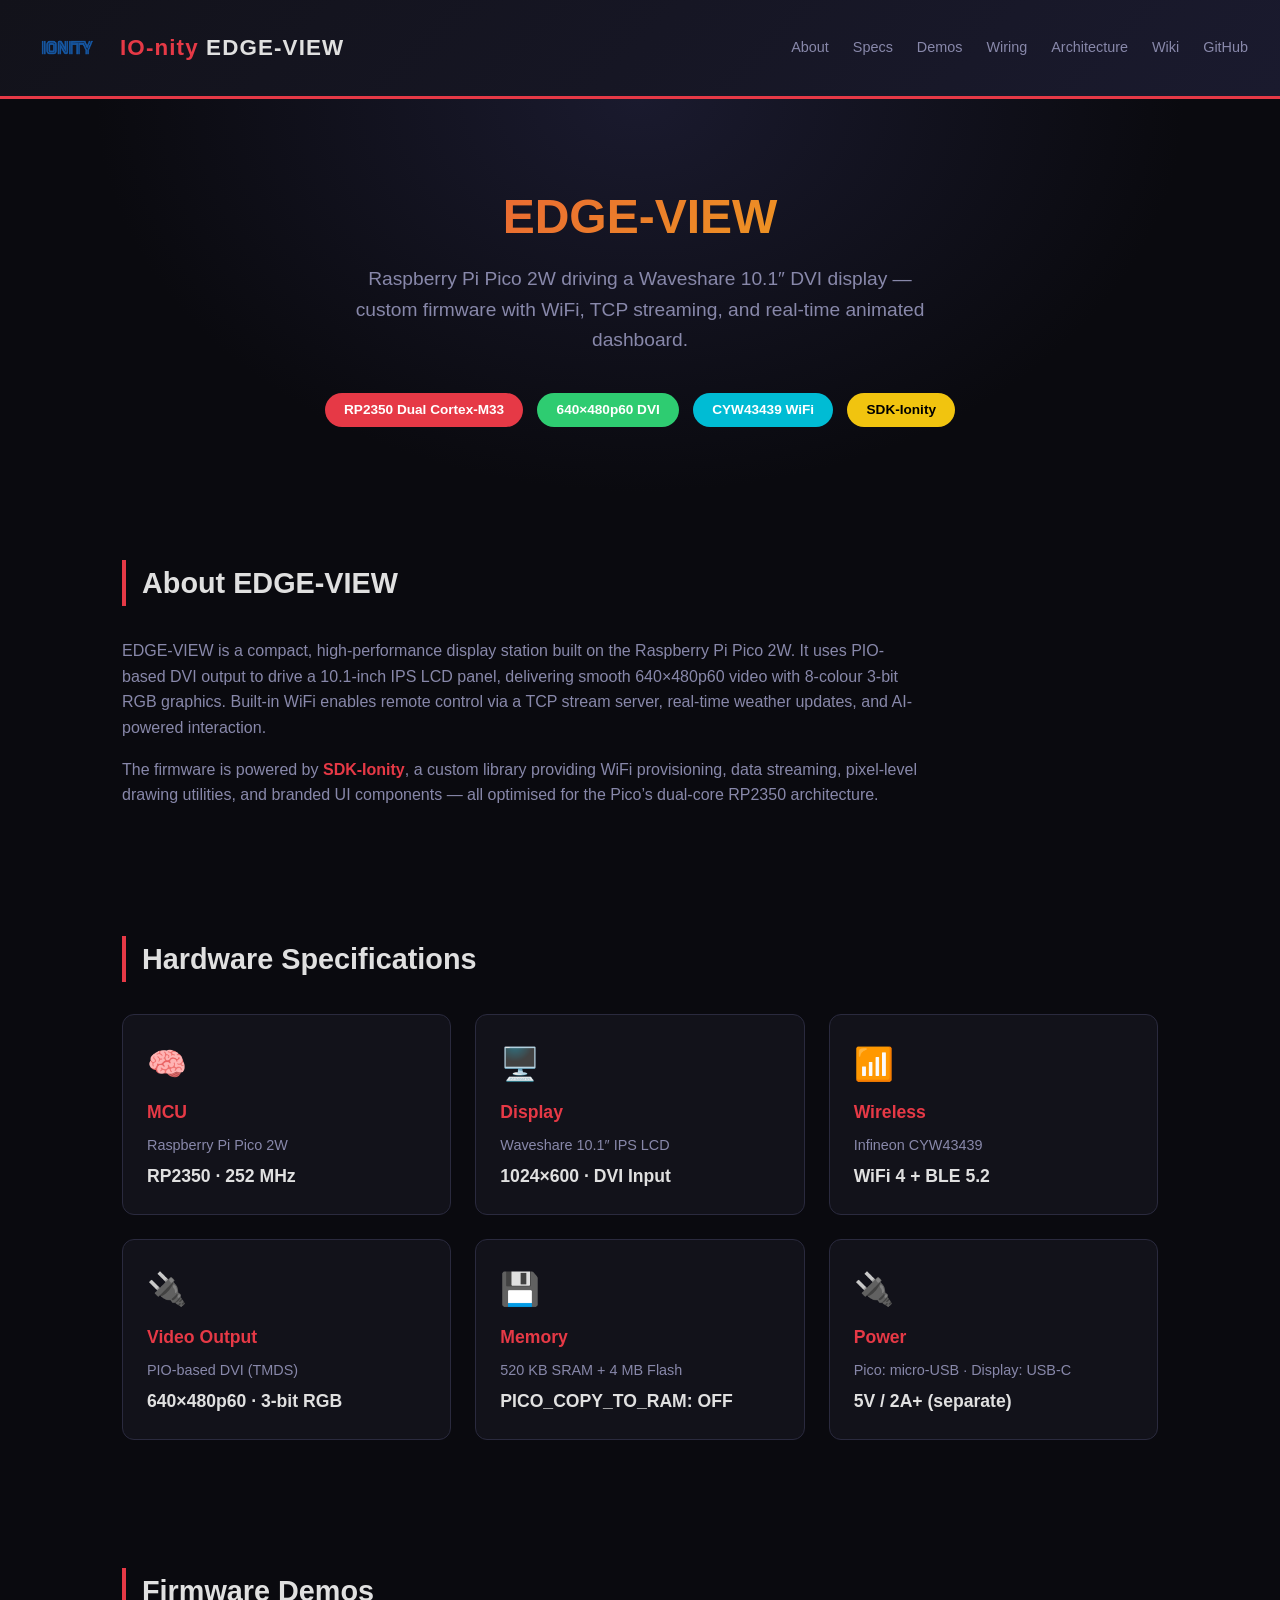
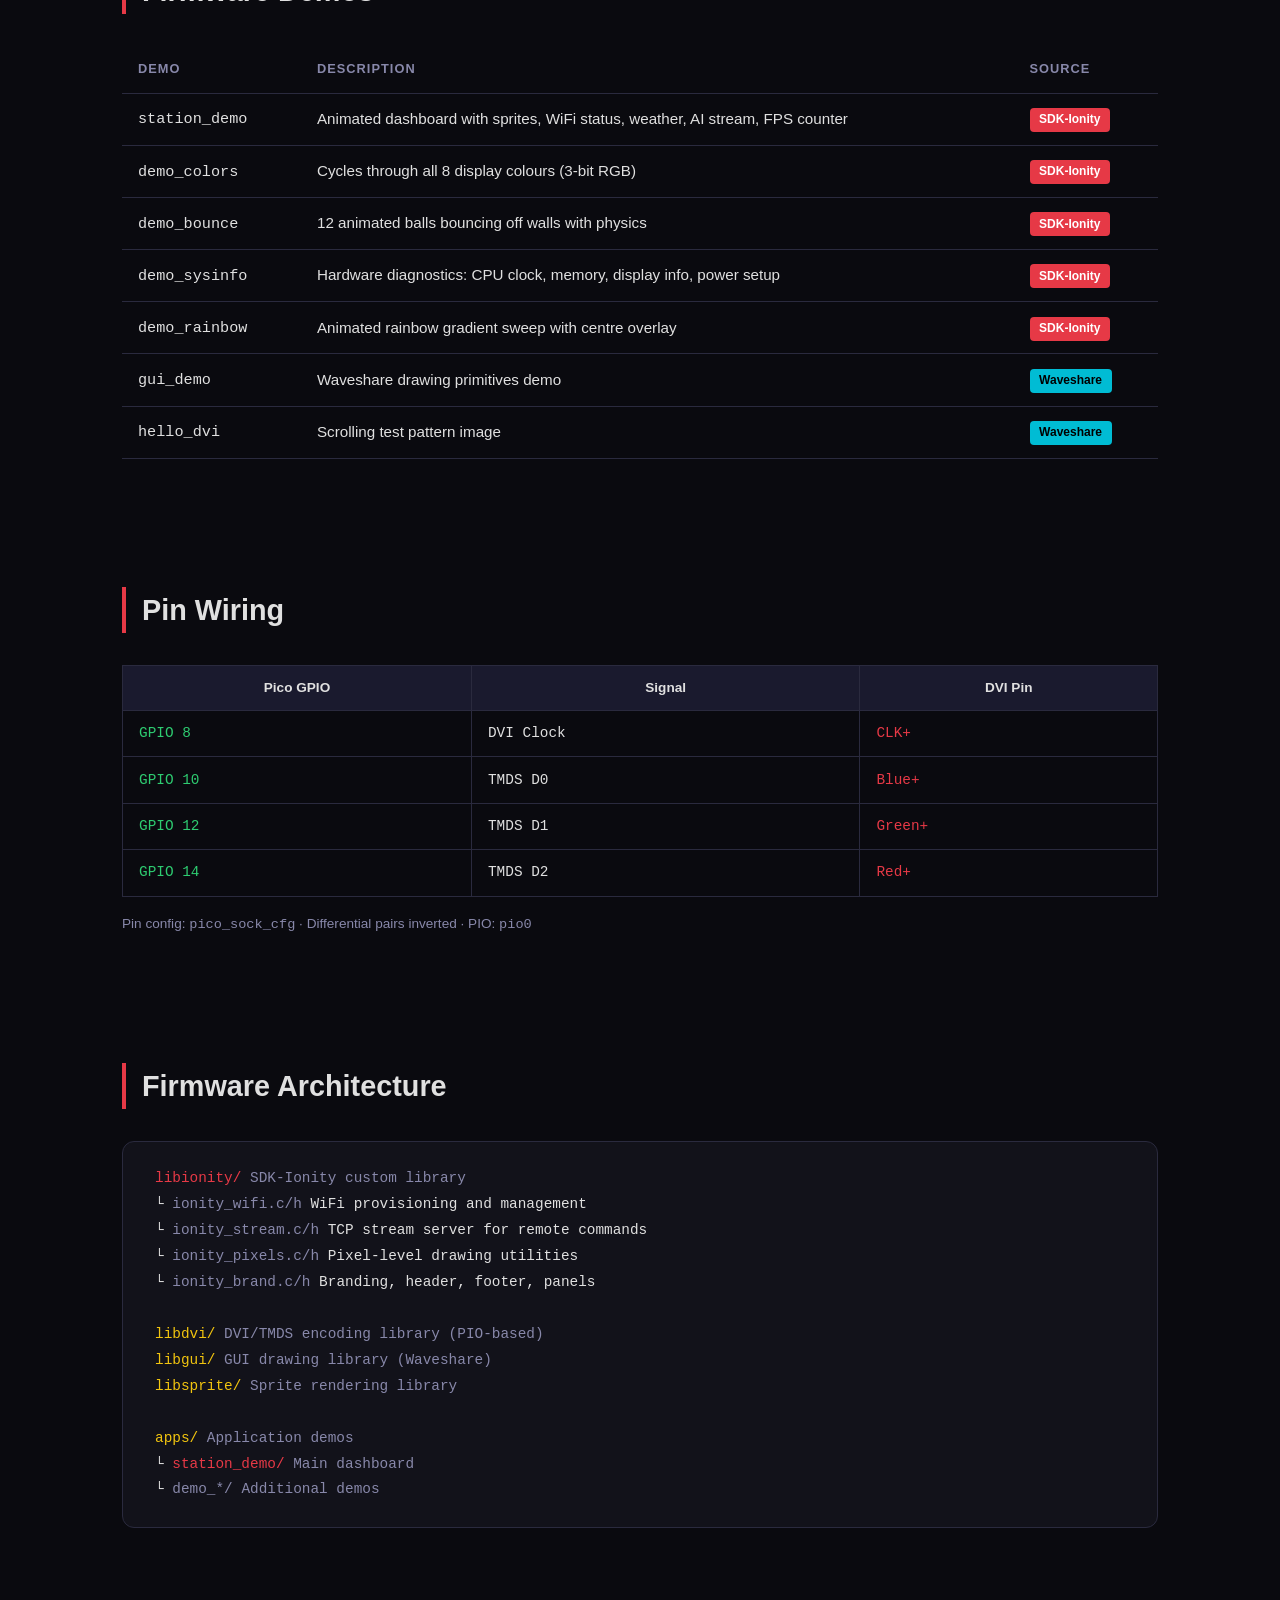
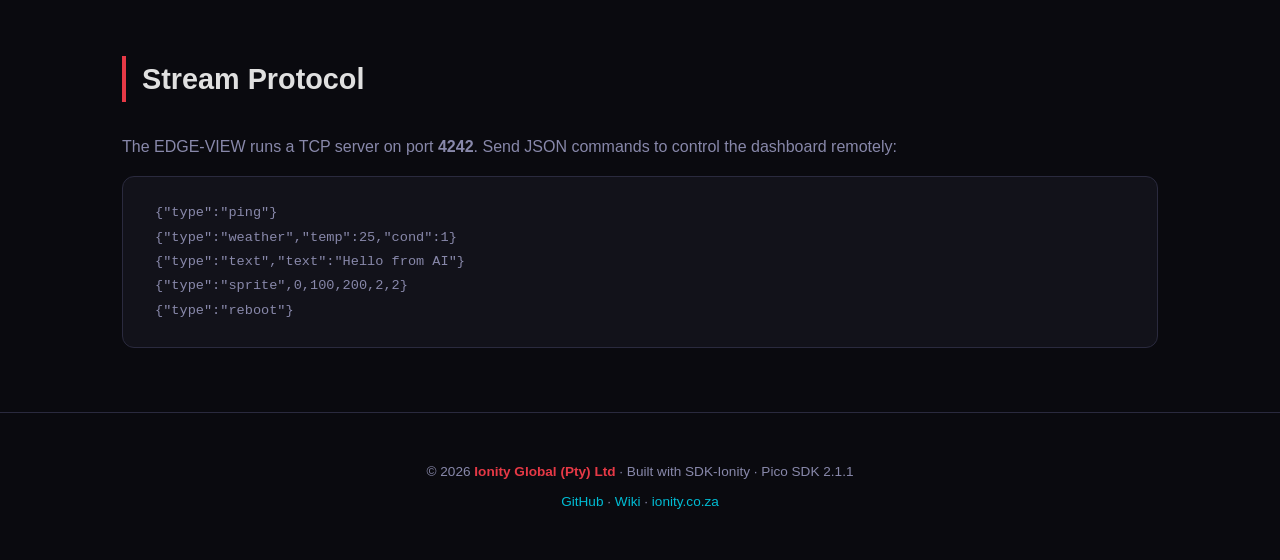
==== docs/index.html @ 98cc5a36 "Add GitHub CI/CD, GitHub Pages site with IO-nity branding, dependabot config" ====
<!DOCTYPE html>
<html lang="en">
<head>
    <meta charset="UTF-8">
    <meta name="viewport" content="width=device-width, initial-scale=1.0">
    <title>IO-nity EDGE-VIEW — Station Pico</title>
    <meta name="description" content="Raspberry Pi Pico 2W-powered DVI display station with WiFi, TCP streaming, and real-time dashboard.">
    <link rel="icon" type="image/x-icon" href="assets/ionity-logo.ico">
    <link rel="icon" type="image/png" sizes="32x32" href="assets/ionity-logo.ico">
    <style>
        :root {
            --red: #e63946;
            --red-dark: #b71c1c;
            --green: #2ecc71;
            --cyan: #00bcd4;
            --yellow: #f1c40f;
            --bg: #0a0a0f;
            --bg2: #12121a;
            --bg3: #1a1a2e;
            --text: #e0e0e0;
            --text-dim: #8888aa;
            --border: #2a2a3e;
        }
        * { margin: 0; padding: 0; box-sizing: border-box; }
        body {
            font-family: -apple-system, BlinkMacSystemFont, 'Segoe UI', Roboto, 'Helvetica Neue', Arial, sans-serif;
            background: var(--bg);
            color: var(--text);
            line-height: 1.6;
            overflow-x: hidden;
        }
        a { color: var(--cyan); text-decoration: none; }
        a:hover { color: var(--green); }

        /* ── Header ── */
        header {
            background: linear-gradient(135deg, var(--bg2) 0%, var(--bg3) 100%);
            border-bottom: 3px solid var(--red);
            padding: 1.5rem 2rem;
            display: flex;
            align-items: center;
            justify-content: space-between;
            flex-wrap: wrap;
            gap: 1rem;
        }
        header .logo {
            display: flex;
            align-items: center;
            gap: 1rem;
        }
        header .logo img { height: 48px; width: auto; }
        header .logo h1 {
            font-size: 1.4rem;
            font-weight: 700;
            letter-spacing: 0.05em;
        }
        header .logo h1 span { color: var(--red); }
        header nav { display: flex; gap: 1.5rem; flex-wrap: wrap; }
        header nav a {
            color: var(--text-dim);
            font-size: 0.9rem;
            font-weight: 500;
            transition: color 0.2s;
        }
        header nav a:hover { color: var(--red); }

        /* ── Hero ── */
        .hero {
            text-align: center;
            padding: 5rem 2rem 4rem;
            background: radial-gradient(ellipse at 50% 0%, var(--bg3) 0%, transparent 70%);
        }
        .hero h2 {
            font-size: 3rem;
            font-weight: 800;
            margin-bottom: 0.5rem;
            background: linear-gradient(135deg, var(--red), var(--yellow));
            -webkit-background-clip: text;
            -webkit-text-fill-color: transparent;
            background-clip: text;
        }
        .hero .subtitle {
            font-size: 1.2rem;
            color: var(--text-dim);
            max-width: 600px;
            margin: 0 auto 2rem;
        }
        .hero .badge {
            display: inline-block;
            background: var(--red);
            color: #fff;
            padding: 0.4rem 1.2rem;
            border-radius: 999px;
            font-size: 0.85rem;
            font-weight: 600;
            margin: 0.3rem;
        }
        .hero .badge.green { background: var(--green); }
        .hero .badge.cyan { background: var(--cyan); }
        .hero .badge.yellow { background: var(--yellow); color: #000; }

        /* ── Sections ── */
        section { padding: 4rem 2rem; max-width: 1100px; margin: 0 auto; }
        section h3 {
            font-size: 1.8rem;
            font-weight: 700;
            margin-bottom: 2rem;
            padding-left: 1rem;
            border-left: 4px solid var(--red);
        }
        section h4 {
            font-size: 1.1rem;
            font-weight: 600;
            margin-bottom: 0.5rem;
            color: var(--red);
        }

        /* ── Specs grid ── */
        .specs-grid {
            display: grid;
            grid-template-columns: repeat(auto-fit, minmax(280px, 1fr));
            gap: 1.5rem;
        }
        .spec-card {
            background: var(--bg2);
            border: 1px solid var(--border);
            border-radius: 12px;
            padding: 1.5rem;
            transition: border-color 0.2s, transform 0.2s;
        }
        .spec-card:hover {
            border-color: var(--red);
            transform: translateY(-2px);
        }
        .spec-card .icon { font-size: 2rem; margin-bottom: 0.5rem; }
        .spec-card p { color: var(--text-dim); font-size: 0.9rem; }
        .spec-card .value {
            font-size: 1.1rem;
            font-weight: 600;
            color: var(--text);
            margin-top: 0.3rem;
        }

        /* ── Demo table ── */
        .demo-table {
            width: 100%;
            border-collapse: collapse;
        }
        .demo-table th, .demo-table td {
            text-align: left;
            padding: 0.8rem 1rem;
            border-bottom: 1px solid var(--border);
        }
        .demo-table th {
            color: var(--text-dim);
            font-weight: 600;
            font-size: 0.8rem;
            text-transform: uppercase;
            letter-spacing: 0.08em;
        }
        .demo-table td { font-size: 0.95rem; }
        .demo-table tr:hover td { background: var(--bg2); }
        .demo-table .tag {
            display: inline-block;
            padding: 0.15rem 0.6rem;
            border-radius: 4px;
            font-size: 0.75rem;
            font-weight: 600;
        }
        .tag.custom { background: var(--red); color: #fff; }
        .tag.waveshare { background: var(--cyan); color: #000; }

        /* ── Wiring table ── */
        .wiring-table {
            width: 100%;
            border-collapse: collapse;
            margin: 1rem 0;
        }
        .wiring-table th, .wiring-table td {
            padding: 0.7rem 1rem;
            border: 1px solid var(--border);
        }
        .wiring-table th {
            background: var(--bg3);
            font-weight: 600;
            font-size: 0.85rem;
        }
        .wiring-table td { font-family: 'Courier New', monospace; font-size: 0.9rem; }
        .wiring-table .pin-dvi { color: var(--red); }
        .wiring-table .pin-gpio { color: var(--green); }

        /* ── Architecture ── */
        .arch-tree {
            background: var(--bg2);
            border: 1px solid var(--border);
            border-radius: 12px;
            padding: 1.5rem 2rem;
            font-family: 'Courier New', monospace;
            font-size: 0.9rem;
            line-height: 1.8;
        }
        .arch-tree .dir { color: var(--yellow); }
        .arch-tree .file { color: var(--text-dim); }
        .arch-tree .highlight { color: var(--red); }

        /* ── Footer ── */
        footer {
            text-align: center;
            padding: 3rem 2rem;
            border-top: 1px solid var(--border);
            color: var(--text-dim);
            font-size: 0.85rem;
        }
        footer .org { color: var(--red); font-weight: 600; }

        /* ── Responsive ── */
        @media (max-width: 600px) {
            header { flex-direction: column; align-items: flex-start; }
            .hero h2 { font-size: 2rem; }
            .hero { padding: 3rem 1rem; }
            section { padding: 2rem 1rem; }
        }
    </style>
</head>
<body>

<!-- ═══ Header ═══ -->
<header>
    <div class="logo">
        <img src="assets/ionity-logo.png" alt="IO-nity logo">
        <h1><span>IO-nity</span> EDGE-VIEW</h1>
    </div>
    <nav>
        <a href="#about">About</a>
        <a href="#specs">Specs</a>
        <a href="#demos">Demos</a>
        <a href="#wiring">Wiring</a>
        <a href="#arch">Architecture</a>
        <a href="https://github.com/Ionity-Global/Ionity-EDGE-VIEW/wiki">Wiki</a>
        <a href="https://github.com/Ionity-Global/Ionity-EDGE-VIEW">GitHub</a>
    </nav>
</header>

<!-- ═══ Hero ═══ -->
<section class="hero">
    <h2>EDGE-VIEW</h2>
    <p class="subtitle">Raspberry Pi Pico 2W driving a Waveshare 10.1&Prime; DVI display — custom firmware with WiFi, TCP streaming, and real-time animated dashboard.</p>
    <div>
        <span class="badge">RP2350 Dual Cortex-M33</span>
        <span class="badge green">640&times;480p60 DVI</span>
        <span class="badge cyan">CYW43439 WiFi</span>
        <span class="badge yellow">SDK-Ionity</span>
    </div>
</section>

<!-- ═══ About ═══ -->
<section id="about">
    <h3>About EDGE-VIEW</h3>
    <p style="margin-bottom:1rem;color:var(--text-dim);max-width:800px;">
        EDGE-VIEW is a compact, high-performance display station built on the Raspberry Pi Pico 2W.
        It uses PIO-based DVI output to drive a 10.1-inch IPS LCD panel, delivering smooth 640&times;480p60
        video with 8-colour 3-bit RGB graphics. Built-in WiFi enables remote control via a TCP stream
        server, real-time weather updates, and AI-powered interaction.
    </p>
    <p style="color:var(--text-dim);max-width:800px;">
        The firmware is powered by <strong style="color:var(--red);">SDK-Ionity</strong>, a custom library
        providing WiFi provisioning, data streaming, pixel-level drawing utilities, and branded UI components
        &mdash; all optimised for the Pico&rsquo;s dual-core RP2350 architecture.
    </p>
</section>

<!-- ═══ Specs ═══ -->
<section id="specs">
    <h3>Hardware Specifications</h3>
    <div class="specs-grid">
        <div class="spec-card">
            <div class="icon">&#x1F9E0;</div>
            <h4>MCU</h4>
            <p>Raspberry Pi Pico 2W</p>
            <div class="value">RP2350 &middot; 252 MHz</div>
        </div>
        <div class="spec-card">
            <div class="icon">&#x1F5A5;&#xFE0F;</div>
            <h4>Display</h4>
            <p>Waveshare 10.1&Prime; IPS LCD</p>
            <div class="value">1024&times;600 &middot; DVI Input</div>
        </div>
        <div class="spec-card">
            <div class="icon">&#x1F4F6;</div>
            <h4>Wireless</h4>
            <p>Infineon CYW43439</p>
            <div class="value">WiFi 4 + BLE 5.2</div>
        </div>
        <div class="spec-card">
            <div class="icon">&#x1F50C;</div>
            <h4>Video Output</h4>
            <p>PIO-based DVI (TMDS)</p>
            <div class="value">640&times;480p60 &middot; 3-bit RGB</div>
        </div>
        <div class="spec-card">
            <div class="icon">&#x1F4BE;</div>
            <h4>Memory</h4>
            <p>520 KB SRAM + 4 MB Flash</p>
            <div class="value">PICO_COPY_TO_RAM: OFF</div>
        </div>
        <div class="spec-card">
            <div class="icon">&#x1F50C;</div>
            <h4>Power</h4>
            <p>Pico: micro-USB &middot; Display: USB-C</p>
            <div class="value">5V / 2A+ (separate)</div>
        </div>
    </div>
</section>

<!-- ═══ Demos ═══ -->
<section id="demos">
    <h3>Firmware Demos</h3>
    <table class="demo-table">
        <thead>
            <tr><th>Demo</th><th>Description</th><th>Source</th></tr>
        </thead>
        <tbody>
            <tr>
                <td><code>station_demo</code></td>
                <td>Animated dashboard with sprites, WiFi status, weather, AI stream, FPS counter</td>
                <td><span class="tag custom">SDK-Ionity</span></td>
            </tr>
            <tr>
                <td><code>demo_colors</code></td>
                <td>Cycles through all 8 display colours (3-bit RGB)</td>
                <td><span class="tag custom">SDK-Ionity</span></td>
            </tr>
            <tr>
                <td><code>demo_bounce</code></td>
                <td>12 animated balls bouncing off walls with physics</td>
                <td><span class="tag custom">SDK-Ionity</span></td>
            </tr>
            <tr>
                <td><code>demo_sysinfo</code></td>
                <td>Hardware diagnostics: CPU clock, memory, display info, power setup</td>
                <td><span class="tag custom">SDK-Ionity</span></td>
            </tr>
            <tr>
                <td><code>demo_rainbow</code></td>
                <td>Animated rainbow gradient sweep with centre overlay</td>
                <td><span class="tag custom">SDK-Ionity</span></td>
            </tr>
            <tr>
                <td><code>gui_demo</code></td>
                <td>Waveshare drawing primitives demo</td>
                <td><span class="tag waveshare">Waveshare</span></td>
            </tr>
            <tr>
                <td><code>hello_dvi</code></td>
                <td>Scrolling test pattern image</td>
                <td><span class="tag waveshare">Waveshare</span></td>
            </tr>
        </tbody>
    </table>
</section>

<!-- ═══ Wiring ═══ -->
<section id="wiring">
    <h3>Pin Wiring</h3>
    <table class="wiring-table">
        <thead>
            <tr><th>Pico GPIO</th><th>Signal</th><th>DVI Pin</th></tr>
        </thead>
        <tbody>
            <tr><td class="pin-gpio">GPIO 8</td><td>DVI Clock</td><td class="pin-dvi">CLK+</td></tr>
            <tr><td class="pin-gpio">GPIO 10</td><td>TMDS D0</td><td class="pin-dvi">Blue+</td></tr>
            <tr><td class="pin-gpio">GPIO 12</td><td>TMDS D1</td><td class="pin-dvi">Green+</td></tr>
            <tr><td class="pin-gpio">GPIO 14</td><td>TMDS D2</td><td class="pin-dvi">Red+</td></tr>
        </tbody>
    </table>
    <p style="color:var(--text-dim);font-size:0.85rem;margin-top:0.5rem;">
        Pin config: <code>pico_sock_cfg</code> &middot; Differential pairs inverted &middot; PIO: <code>pio0</code>
    </p>
</section>

<!-- ═══ Architecture ═══ -->
<section id="arch">
    <h3>Firmware Architecture</h3>
    <div class="arch-tree">
        <span class="highlight">libionity/</span>        <span class="file">SDK-Ionity custom library</span><br>
        &boxur; <span class="file">ionity_wifi.c/h</span>    WiFi provisioning and management<br>
        &boxur; <span class="file">ionity_stream.c/h</span>  TCP stream server for remote commands<br>
        &boxur; <span class="file">ionity_pixels.c/h</span>  Pixel-level drawing utilities<br>
        &boxur; <span class="file">ionity_brand.c/h</span>   Branding, header, footer, panels<br>
        <br>
        <span class="dir">libdvi/</span>          <span class="file">DVI/TMDS encoding library (PIO-based)</span><br>
        <span class="dir">libgui/</span>          <span class="file">GUI drawing library (Waveshare)</span><br>
        <span class="dir">libsprite/</span>       <span class="file">Sprite rendering library</span><br>
        <br>
        <span class="dir">apps/</span>            <span class="file">Application demos</span><br>
        &boxur; <span class="highlight">station_demo/</span>  <span class="file">Main dashboard</span><br>
        &boxur; <span class="file">demo_*/</span>          <span class="file">Additional demos</span>
    </div>
</section>

<!-- ═══ Stream Protocol ═══ -->
<section>
    <h3>Stream Protocol</h3>
    <p style="color:var(--text-dim);margin-bottom:1rem;">
        The EDGE-VIEW runs a TCP server on port <strong>4242</strong>. Send JSON commands to control the dashboard remotely:
    </p>
    <div class="arch-tree" style="font-size:0.85rem;">
        <span class="file">{&quot;type&quot;:&quot;ping&quot;}</span><br>
        <span class="file">{&quot;type&quot;:&quot;weather&quot;,&quot;temp&quot;:25,&quot;cond&quot;:1}</span><br>
        <span class="file">{&quot;type&quot;:&quot;text&quot;,&quot;text&quot;:&quot;Hello from AI&quot;}</span><br>
        <span class="file">{&quot;type&quot;:&quot;sprite&quot;,0,100,200,2,2}</span><br>
        <span class="file">{&quot;type&quot;:&quot;reboot&quot;}</span>
    </div>
</section>

<!-- ═══ Footer ═══ -->
<footer>
    <p>&copy; 2026 <span class="org">Ionity Global (Pty) Ltd</span> &middot; Built with SDK-Ionity &middot; Pico SDK 2.1.1</p>
    <p style="margin-top:0.5rem;">
        <a href="https://github.com/Ionity-Global/Ionity-EDGE-VIEW">GitHub</a> &middot;
        <a href="https://github.com/Ionity-Global/Ionity-EDGE-VIEW/wiki">Wiki</a> &middot;
        <a href="https://www.ionity.co.za">ionity.co.za</a>
    </p>
</footer>

</body>
</html>
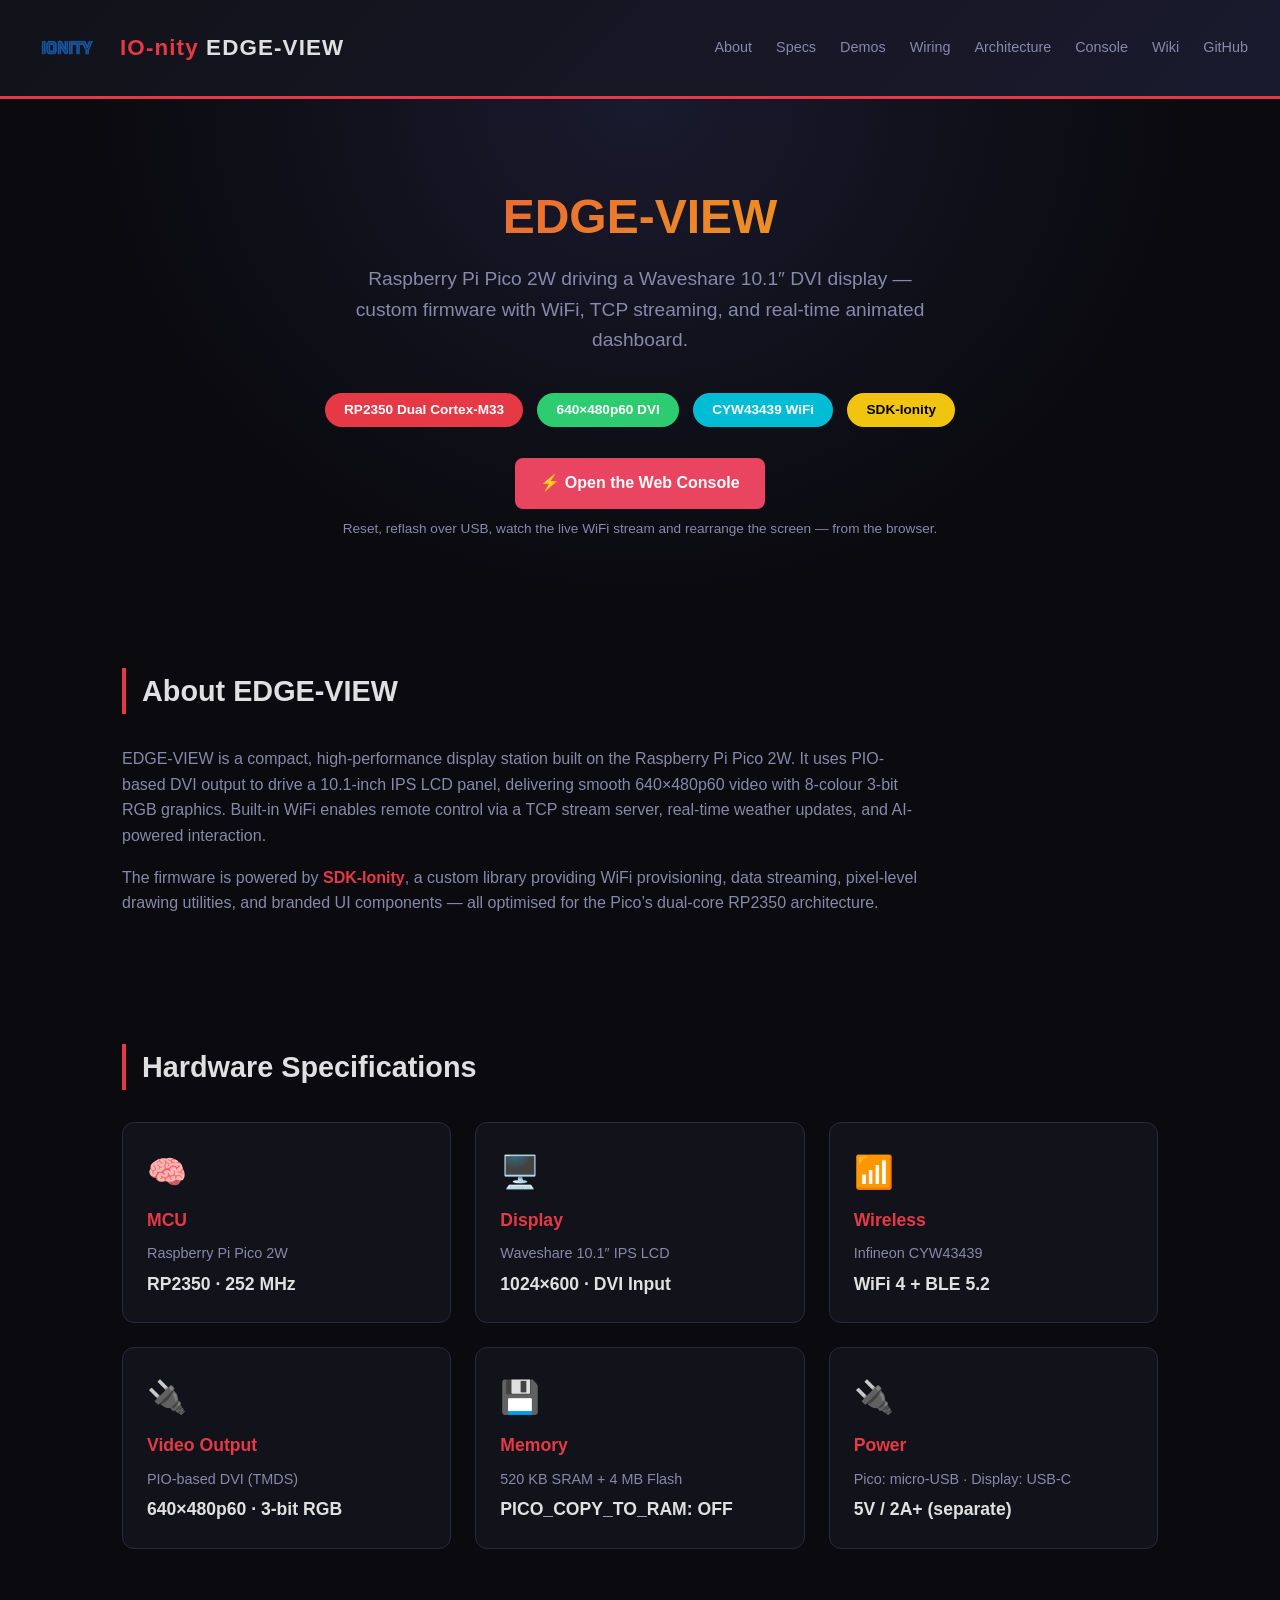
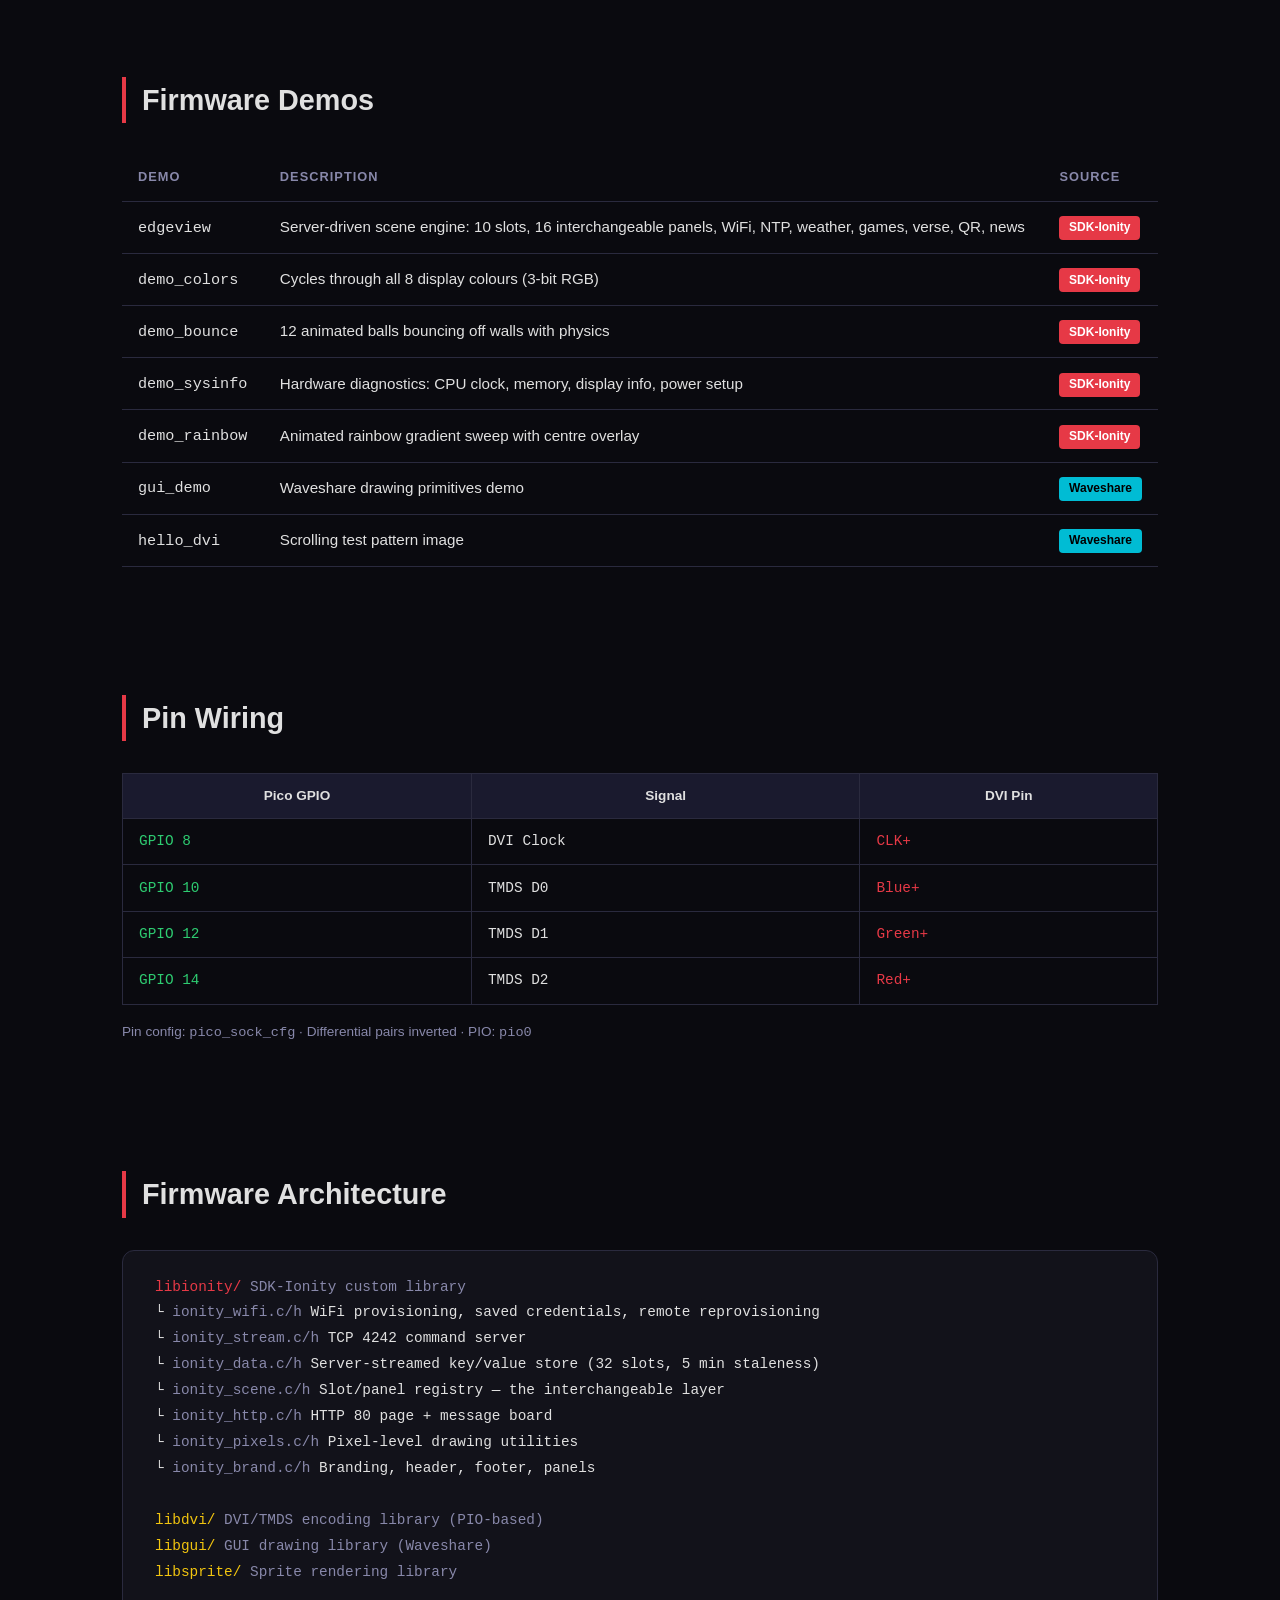
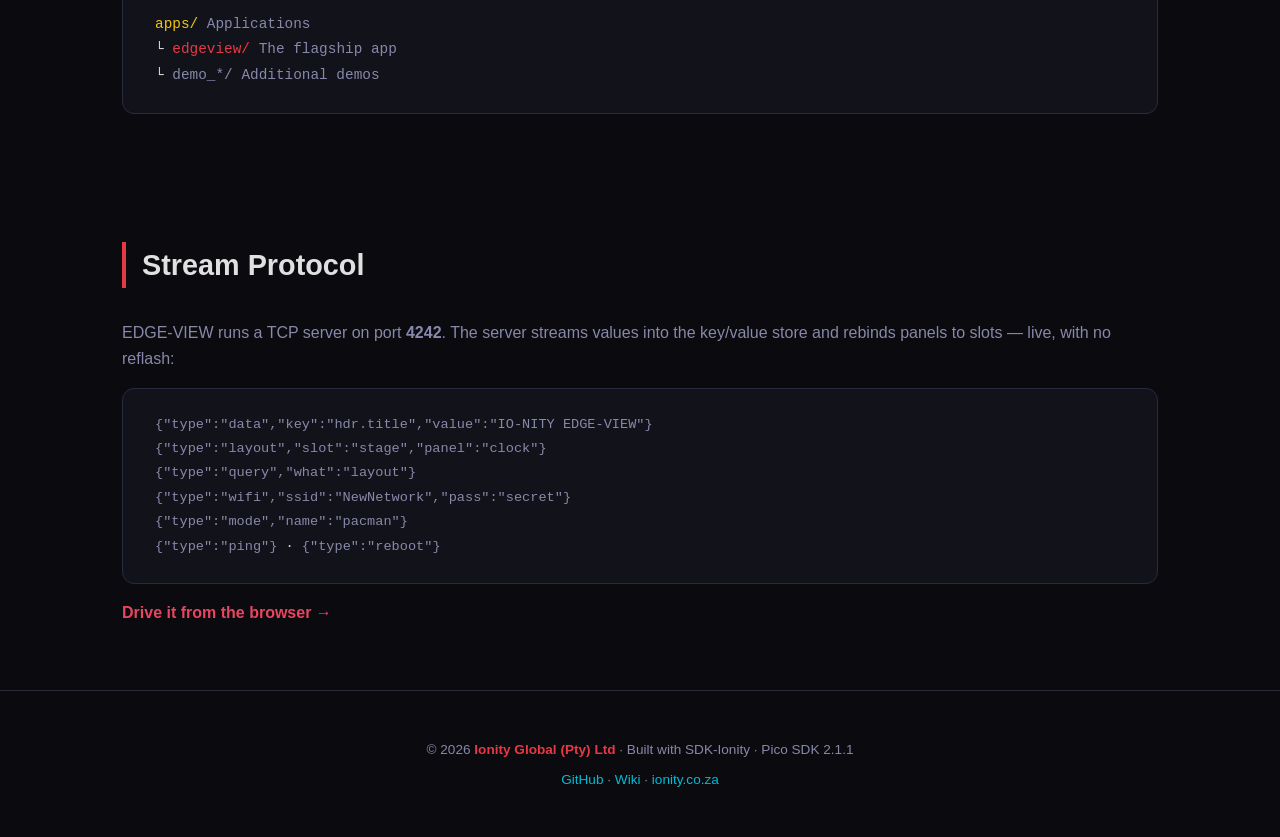
==== commit fea97758: "Server-driven EDGE-VIEW: live view, web console, host exe, local AI Firmware - Rename station_demo -" ====
--- a/docs/index.html
+++ b/docs/index.html
@@ -3,7 +3,7 @@
 <head>
     <meta charset="UTF-8">
     <meta name="viewport" content="width=device-width, initial-scale=1.0">
-    <title>IO-nity EDGE-VIEW — Station Pico</title>
+    <title>IO-nity EDGE-VIEW &mdash; server-driven Pico 2W display</title>
     <meta name="description" content="Raspberry Pi Pico 2W-powered DVI display station with WiFi, TCP streaming, and real-time dashboard.">
     <link rel="icon" type="image/x-icon" href="assets/ionity-logo.ico">
     <link rel="icon" type="image/png" sizes="32x32" href="assets/ionity-logo.ico">
@@ -236,6 +236,7 @@
         <a href="#demos">Demos</a>
         <a href="#wiring">Wiring</a>
         <a href="#arch">Architecture</a>
+        <a href="app/">Console</a>
         <a href="https://github.com/Ionity-Global/Ionity-EDGE-VIEW/wiki">Wiki</a>
         <a href="https://github.com/Ionity-Global/Ionity-EDGE-VIEW">GitHub</a>
     </nav>
@@ -251,6 +252,14 @@
         <span class="badge cyan">CYW43439 WiFi</span>
         <span class="badge yellow">SDK-Ionity</span>
     </div>
+    <p style="margin-top:1.6rem;">
+        <a href="app/" style="display:inline-block;padding:0.8rem 1.6rem;border-radius:8px;background:#e94560;color:#fff;font-weight:700;text-decoration:none;">
+            &#9889; Open the Web Console
+        </a>
+    </p>
+    <p style="color:var(--text-dim);font-size:0.85rem;margin-top:0.6rem;">
+        Reset, reflash over USB, watch the live WiFi stream and rearrange the screen &mdash; from the browser.
+    </p>
 </section>
 
 <!-- ═══ About ═══ -->
@@ -321,8 +330,8 @@
         </thead>
         <tbody>
             <tr>
-                <td><code>station_demo</code></td>
-                <td>Animated dashboard with sprites, WiFi status, weather, AI stream, FPS counter</td>
+                <td><code>edgeview</code></td>
+                <td>Server-driven scene engine: 10 slots, 16 interchangeable panels, WiFi, NTP, weather, games, verse, QR, news</td>
                 <td><span class="tag custom">SDK-Ionity</span></td>
             </tr>
             <tr>
@@ -383,8 +392,11 @@
     <h3>Firmware Architecture</h3>
     <div class="arch-tree">
         <span class="highlight">libionity/</span>        <span class="file">SDK-Ionity custom library</span><br>
-        &boxur; <span class="file">ionity_wifi.c/h</span>    WiFi provisioning and management<br>
-        &boxur; <span class="file">ionity_stream.c/h</span>  TCP stream server for remote commands<br>
+        &boxur; <span class="file">ionity_wifi.c/h</span>    WiFi provisioning, saved credentials, remote reprovisioning<br>
+        &boxur; <span class="file">ionity_stream.c/h</span>  TCP 4242 command server<br>
+        &boxur; <span class="file">ionity_data.c/h</span>    Server-streamed key/value store (32 slots, 5 min staleness)<br>
+        &boxur; <span class="file">ionity_scene.c/h</span>   Slot/panel registry &mdash; the interchangeable layer<br>
+        &boxur; <span class="file">ionity_http.c/h</span>    HTTP 80 page + message board<br>
         &boxur; <span class="file">ionity_pixels.c/h</span>  Pixel-level drawing utilities<br>
         &boxur; <span class="file">ionity_brand.c/h</span>   Branding, header, footer, panels<br>
         <br>
@@ -392,8 +404,8 @@
         <span class="dir">libgui/</span>          <span class="file">GUI drawing library (Waveshare)</span><br>
         <span class="dir">libsprite/</span>       <span class="file">Sprite rendering library</span><br>
         <br>
-        <span class="dir">apps/</span>            <span class="file">Application demos</span><br>
-        &boxur; <span class="highlight">station_demo/</span>  <span class="file">Main dashboard</span><br>
+        <span class="dir">apps/</span>            <span class="file">Applications</span><br>
+        &boxur; <span class="highlight">edgeview/</span>  <span class="file">The flagship app</span><br>
         &boxur; <span class="file">demo_*/</span>          <span class="file">Additional demos</span>
     </div>
 </section>
@@ -402,15 +414,21 @@
 <section>
     <h3>Stream Protocol</h3>
     <p style="color:var(--text-dim);margin-bottom:1rem;">
-        The EDGE-VIEW runs a TCP server on port <strong>4242</strong>. Send JSON commands to control the dashboard remotely:
+        EDGE-VIEW runs a TCP server on port <strong>4242</strong>. The server streams values into the
+        key/value store and rebinds panels to slots &mdash; live, with no reflash:
     </p>
     <div class="arch-tree" style="font-size:0.85rem;">
-        <span class="file">{&quot;type&quot;:&quot;ping&quot;}</span><br>
-        <span class="file">{&quot;type&quot;:&quot;weather&quot;,&quot;temp&quot;:25,&quot;cond&quot;:1}</span><br>
-        <span class="file">{&quot;type&quot;:&quot;text&quot;,&quot;text&quot;:&quot;Hello from AI&quot;}</span><br>
-        <span class="file">{&quot;type&quot;:&quot;sprite&quot;,0,100,200,2,2}</span><br>
+        <span class="file">{&quot;type&quot;:&quot;data&quot;,&quot;key&quot;:&quot;hdr.title&quot;,&quot;value&quot;:&quot;IO-NITY EDGE-VIEW&quot;}</span><br>
+        <span class="file">{&quot;type&quot;:&quot;layout&quot;,&quot;slot&quot;:&quot;stage&quot;,&quot;panel&quot;:&quot;clock&quot;}</span><br>
+        <span class="file">{&quot;type&quot;:&quot;query&quot;,&quot;what&quot;:&quot;layout&quot;}</span><br>
+        <span class="file">{&quot;type&quot;:&quot;wifi&quot;,&quot;ssid&quot;:&quot;NewNetwork&quot;,&quot;pass&quot;:&quot;secret&quot;}</span><br>
+        <span class="file">{&quot;type&quot;:&quot;mode&quot;,&quot;name&quot;:&quot;pacman&quot;}</span><br>
+        <span class="file">{&quot;type&quot;:&quot;ping&quot;}</span> &middot;
         <span class="file">{&quot;type&quot;:&quot;reboot&quot;}</span>
     </div>
+    <p style="margin-top:1rem;">
+        <a href="app/" style="color:var(--accent,#e94560);font-weight:600;">Drive it from the browser &rarr;</a>
+    </p>
 </section>
 
 <!-- ═══ Footer ═══ -->
